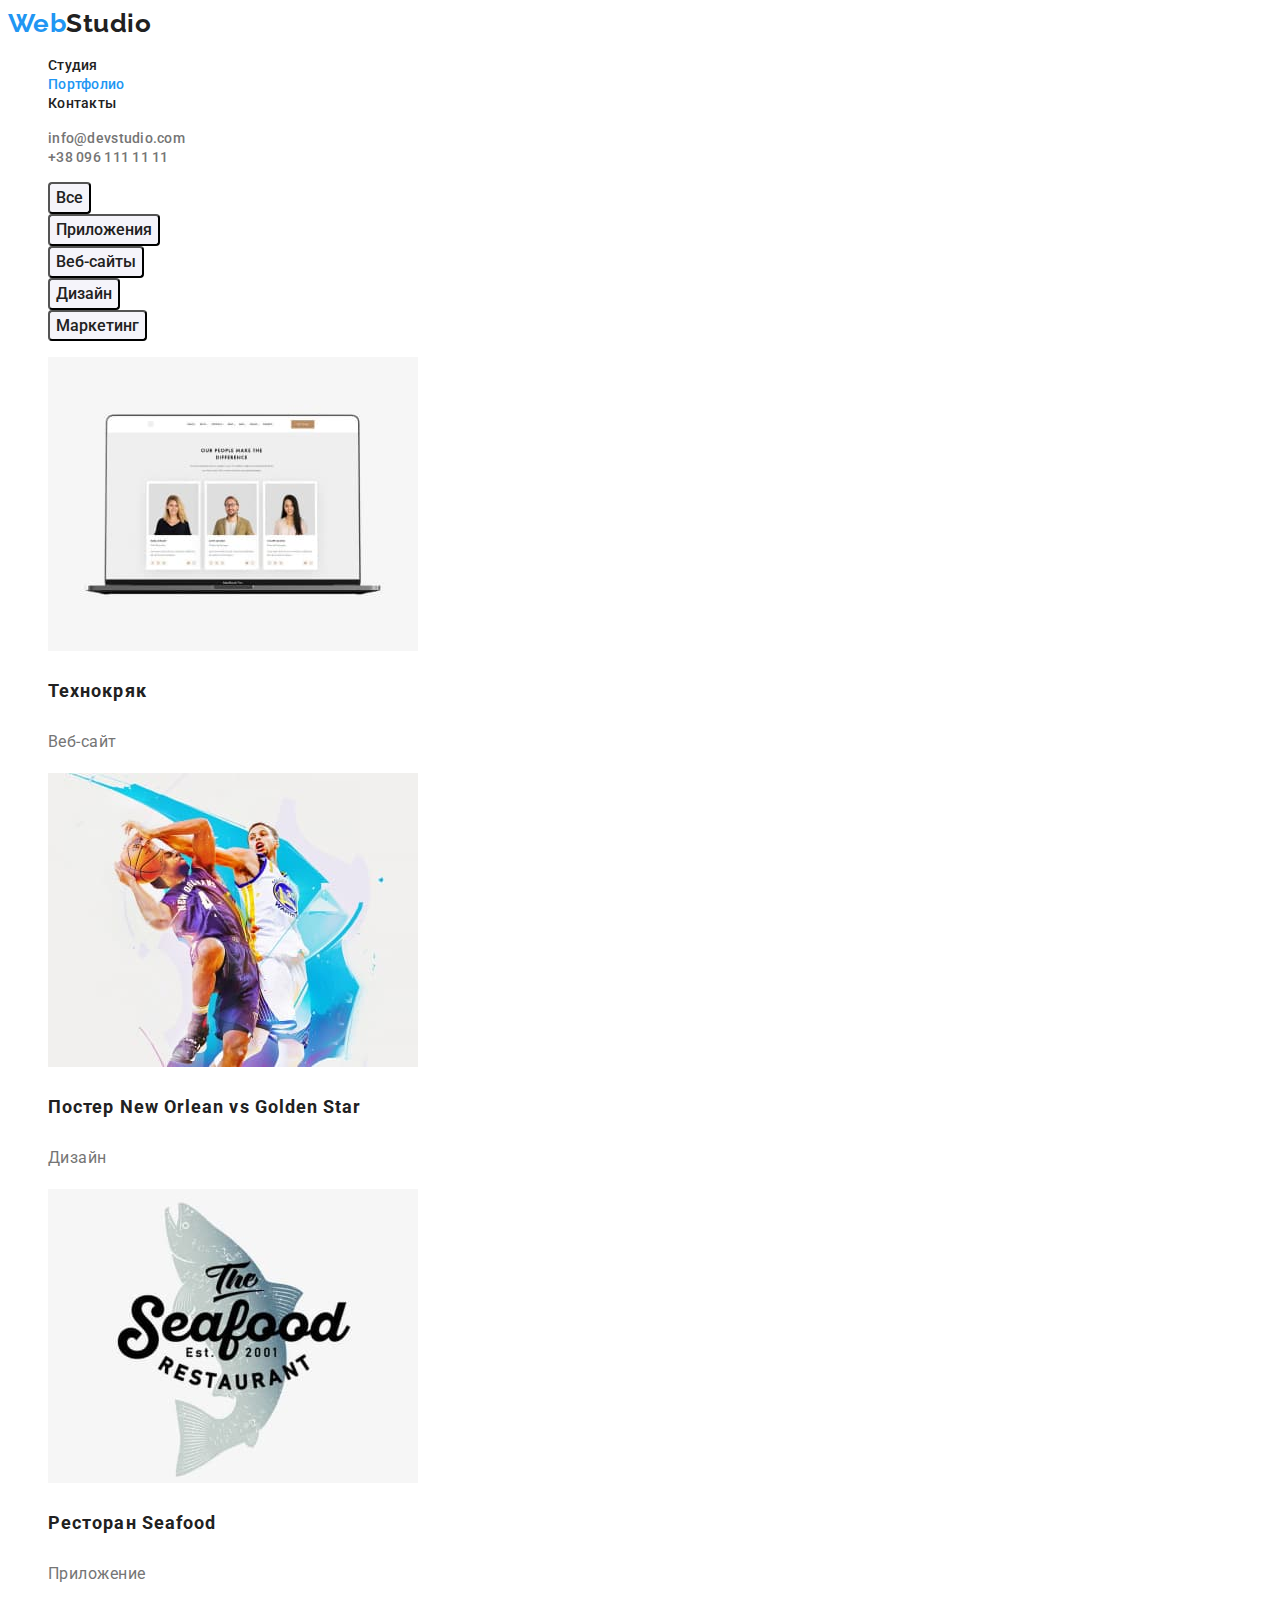
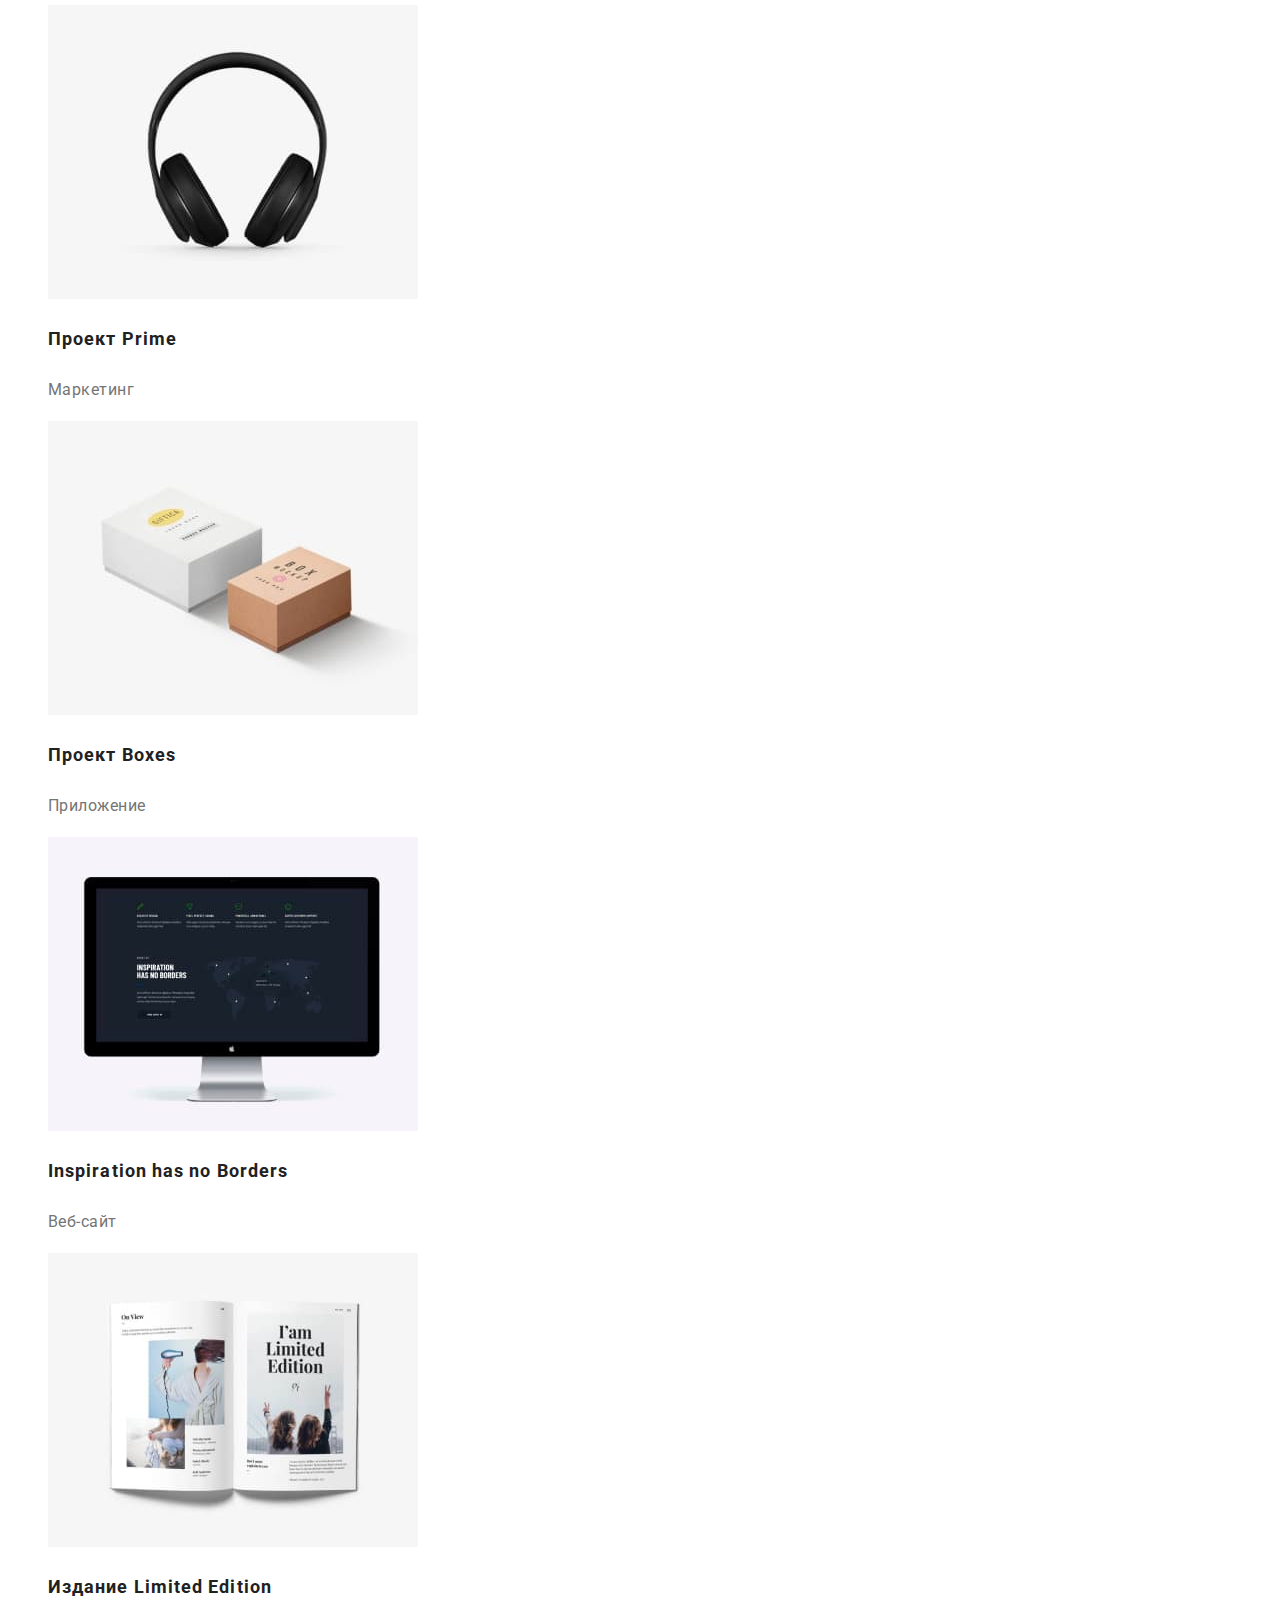
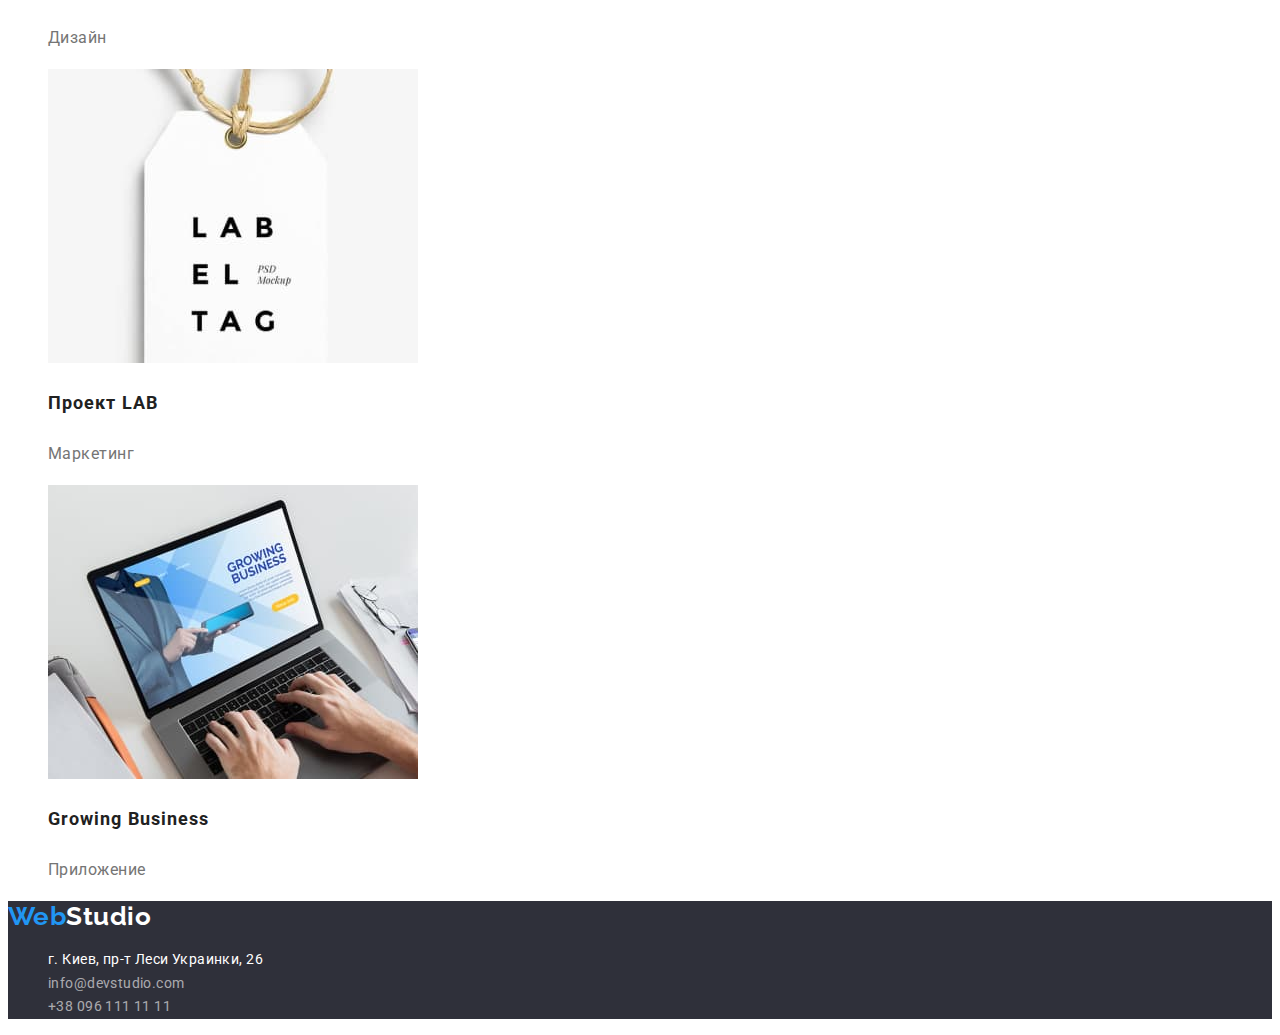
==== portfolio.html @ 09c86808 "Initial commit" ====
<!DOCTYPE html>
<html lang="en">
<head>
    <meta charset="UTF-8">
    <meta http-equiv="X-UA-Compatible" content="IE=edge">
    <meta name="viewport" content="width=device-width, initial-scale=1.0">
    <title>Document</title>
    <link rel="preconnect" href="https://fonts.gstatic.com">
    <link href="https://fonts.googleapis.com/css2?family=Raleway:wght@700&family=Roboto:wght@400;500;700;900&display=swap"
        rel="stylesheet">
     <link rel="stylesheet" href="https://cdnjs.cloudflare.com/ajax/libs/modern-normalize/1.0.0/modern-normalize.min.css"
         integrity="sha512-ISS7cAi1PEhQ8jnbJpJZMd29NlhNj4AWYyLOSp2CE/CsHxTCu+r+t0D2yoJudVrd0/8fTVPUVDzY5Tvli75u/g=="
         crossorigin="anonymous" />
    <link rel="stylesheet" href="./css/style.css">  
</head>
<body>
    <!--=========HEADER========-->
    <header class="header">
        <nav class="navigation">
            <a class="logo" href="index.html">Web<span class="logo2">Studio</span></a>
            <ul class="menu list">
                <li class="menu-item"><a class="menu-link link" href="index.html">Студия</a></li>
                <li class="menu-item"><a class="menu-link link-current " href="portfolio.html">Портфолио</a></li>
                <li class="menu-item"><a class="menu-link link" href="">Контакты</a></li>
            </ul>
        </nav>
        <ul class="menu-contacts list">
            <li class="menu-contacts-list"><a class="menu-contacts-link link"
                    href="mailto:info@devstudio.com">info@devstudio.com</a></li>
            <li class="menu-contacts-list"><a class="menu-contacts-link link" href="tel:+380961111111">+38 096 111 11 11</a>
            </li>
        </ul>
    </header>
    <!--===============Menu=============-->
    <main>
    <section class="menu-portfolio">
        <ul class="menu-portfolio-list list">
            <li class="menu-portfolio-link"><button class="bth-menu" type="button">Все</button></li>
            <li class="menu-portfolio-link"><button class="bth-menu" type="button">Приложения</button></li>
            <li class="menu-portfolio-link"><button class="bth-menu" type="button">Веб-сайты</button></li>
            <li class="menu-portfolio-link"><button class="bth-menu" type="button">Дизайн</button></li>
            <li class="menu-portfolio-link"><button class="bth-menu" type="button">Маркетинг</button></li>
        </ul>
        <!--========Hero===========-->
   
       <ul class="hero-portfolio-list list"                 >
           <li class="hero-portfolio-link">
               <img class="hero-portfolio-img" src="./images/img1.jpg" alt="img1" width="370" height="294">
               <h3 class="title-h3-portfolio">Технокряк</h3>
               <p class="portfolio-description">Веб-сайт</p>    
            </li>
            <li class="hero-portfolio-link">
               <img class="hero-portfolio-img" src="./images/img2.jpg" alt="img2" width="370" height="294">
               <h3 class="title-h3-portfolio">Постер New Orlean vs Golden Star</h3>
               <p class="portfolio-description">Дизайн</p>
            </li>
            <li class="hero-portfolio-link">
               <img class="hero-portfolio-img" src="./images/img3.jpg" alt="img3" width="370" height="294">
               <h3 class="title-h3-portfolio">Ресторан Seafood</h3>
               <p class="portfolio-description">Приложение</p>
            </li>
            <li class="hero-portfolio-link">
                <img class="hero-portfolio-img" src="./images/img4.jpg" alt="img4" width="370" height="294">
                <h3 class="title-h3-portfolio">Проект Prime</h3>
                <p class="portfolio-description">Маркетинг</p>
            </li>
            <li>
                <img class="hero-portfolio-img" src="./images/img5.jpg" alt="img5" width="370" height="294">
                <h3 class="title-h3-portfolio">Проект Boxes</h3>
                <p class="portfolio-description">Приложение</p>
            </li>
            <li>
                <img class="hero-portfolio-img" src="./images/img6.jpg" alt="img6" width="370" height="294">
                <h3 class="title-h3-portfolio">Inspiration has no Borders</h3>
                <p class="portfolio-description">Веб-сайт</p>
            </li>
            <li>
                <img class="hero-portfolio-img" src="./images/img7.jpg" alt="img7" width="370" height="294">
                <h3 class="title-h3-portfolio">Издание Limited Edition</h3>
                <p class="portfolio-description">Дизайн</p>
            </li>
            <li>
                <img class="hero-portfolio-img" src="./images/img8.jpg" alt="img8" width="370" height="294">
                <h3 class="title-h3-portfolio">Проект LAB</h3>
                <p class="portfolio-description">Маркетинг</p>
            </li>
            <li>
                <img class="hero-portfolio-img" src="./images/img9.jpg" alt="img9" width="370" height="294">
                <h3 class="title-h3-portfolio">Growing Business</h3>
                <p class="portfolio-description">Приложение</p>
            </li>
       </ul>
       </section>
        </main>
    <!--=========Footer=======-->
    <footer class="portfolio-footer">
        <a class="footer-logo" href="index.html">Web<span class="footer-logo2">Studio</span></a>
        <address class="footer-address-portfolio">
            <ul class="portfolio-footer-list list">
                <li class="portfolio-footer-item"><a class="portfolio-footer-link-map link" href="https://www.google.com/maps/d/embed?mid=10uSM3H-mIU3GznYo2szRIEphczw"
                    target="_blank" rel="noopener noreferrer">г. Киев, пр-т Леси
                    Украинки, 26</a></li>
                <li class="portfolio-footer-item"><a class="portfolio-footer-link link" href="mailto:info@devstudio.com">info@devstudio.com</a>
                </li>
                <li class="portfolio-footer-item"><a class="portfolio-footer-link link" href="tel:+380961111111">+38 096 111 11 11</a></li>
            </ul>   
        </address>
    </footer>
    </body>
</html>
---- css/style.css ----
.list {
  list-style: none;
}
.link {
  text-decoration: none;
}
body {
  font-family: 'Roboto', sans-serif;
  font-style: normal;
  letter-spacing: 0.03em;
}

:root {
  --accent-color: #2196f3;
  --main-color: #212121;
}
/*========HEADER=======*/
.logo {
  font-family: 'Raleway', sans-serif;
  font-weight: 700;
  font-size: 26px;
  line-height: 1.19;
  text-decoration: none;
  color: var(--accent-color);
}

.logo2 {
  font-family: 'Raleway', sans-serif;
  font-weight: 700;
  font-size: 26px;
  line-height: 1.19;
  text-decoration: none;
  color: var(--main-color);
}

.menu-link {
  font-weight: 500;
  font-size: 14px;
  line-height: 1.14;
  letter-spacing: 0.02em;
  color: var(--main-color);
}
.link-current {
  color: var(--accent-color);
  text-decoration: none;
}
.menu-link:focus,
.menu-link:hover {
  color: var(--accent-color);
}
.menu-contacts-link {
  font-weight: 500;
  font-size: 14px;
  line-height: 1.14;
  letter-spacing: 0.02em;
  color: #757575;
}

.menu-contacts-link:hover,
.menu-contacts-link:focus {
  color: var(--accent-color);
}

/*=========HERO=========*/
.hero {
  background-color: #2f303a;
}

.hero-title {
  font-weight: 900;
  font-size: 44px;
  line-height: 1.36;
  text-align: center;
  letter-spacing: 0.06em;
  text-transform: uppercase;
  color: #ffffff;
}
.modal-bth {
  font-family: 'Roboto', sans-serif;
  font-style: normal;
  font-weight: 700;
  font-size: 16px;
  line-height: 1.87;
  display: flex;
  align-items: center;
  text-align: center;
  letter-spacing: 0.06em;
  background-color: var(--accent-color);
  color: #ffffff;
  cursor: pointer;
}
/*========Our presentaition=======*/
.suptitle {
  font-weight: 700;
  font-size: 14px;
  line-height: 1.14;
  text-transform: uppercase;
  color: var(--main-color);
}

.description {
  font-weight: 400;
  font-size: 14px;
  line-height: 1.71;
  color: #757575;
}
/*========Our work===========*/
.title-h2 {
  font-weight: 700;
  font-size: 36px;
  line-height: 1.16;
  text-align: center;
  color: var(--main-color);
}

.title-h3 {
  font-weight: 500;
  font-size: 16px;
  line-height: 1.9;
  text-align: center;
  color: var(--main-color);
}

.our-team-description {
  font-weight: 400;
  font-size: 16px;
  line-height: 1.9;
  text-align: center;
  color: #757575;
}
/*==========FOOTER=======*/
.footer {
  font-family: 'Roboto', sans-serif;
  background-color: #2f303a;
}
.footer-logo {
  font-family: 'Raleway', sans-serif;
  font-weight: 700;
  font-size: 26px;
  line-height: 1.19;
  text-decoration: none;
  color: var(--accent-color);
}

.footer-logo2 {
  font-family: 'Raleway', sans-serif;
  font-weight: 700;
  font-size: 26px;
  line-height: 1.19;
  text-decoration: none;
  color: #ffffff;
}

.footer-address {
  font-style: normal;
  font-weight: 400;
}

.footer-link-map {
  font-size: 14px;
  line-height: 1.71;
  letter-spacing: 0.03em;
  color: #ffffff;
}

.footer-link {
  font-size: 14px;
  line-height: 1.71;
  letter-spacing: 0.03em;
  color: rgba(255, 255, 255, 0.6);
}

.footer-link:hover,
.footer-link:focus {
  color: var(--accent-color);
}

/*=====PORTFOLIO MENU=======*/
.bth-menu {
  font-family: inherit;
  font-weight: 500;
  font-size: 16px;
  line-height: 1.62;
  text-align: center;
  background: #f5f4fa;
  border-radius: 4px;
  color: var(--main-color);
}
.bth-menu:focus,
.bth-menu:hover {
  background-color: var(--accent-color);
  color: #ffffff;
}
/*========PORTFOLIO HERO=======*/
.title-h3-portfolio {
  font-weight: 700;
  font-size: 18px;
  line-height: 2;
  letter-spacing: 0.06em;
  color: var(--main-color);
}

.portfolio-description {
  font-weight: 400;
  font-size: 16px;
  line-height: 1.87;
  color: #757575;
}

/*=====PORTFOLIO FOOTER======*/

.portfolio-footer {
  background-color: #2f303a;
}
.portfolio-footer-link-map {
  font-family: 'Roboto', sans-serif;
  font-style: normal;
  font-weight: normal;
  font-size: 14px;
  line-height: 1.71;
  letter-spacing: 0.03em;
  color: #ffffff;
}

.portfolio-footer-link {
  font-family: 'Roboto' sans-serif;
  font-style: normal;
  font-weight: normal;
  font-size: 14px;
  line-height: 1.71;
  letter-spacing: 0.03em;
  color: rgba(255, 255, 255, 0.6);
}

/*=========GEOMETRIC========*/
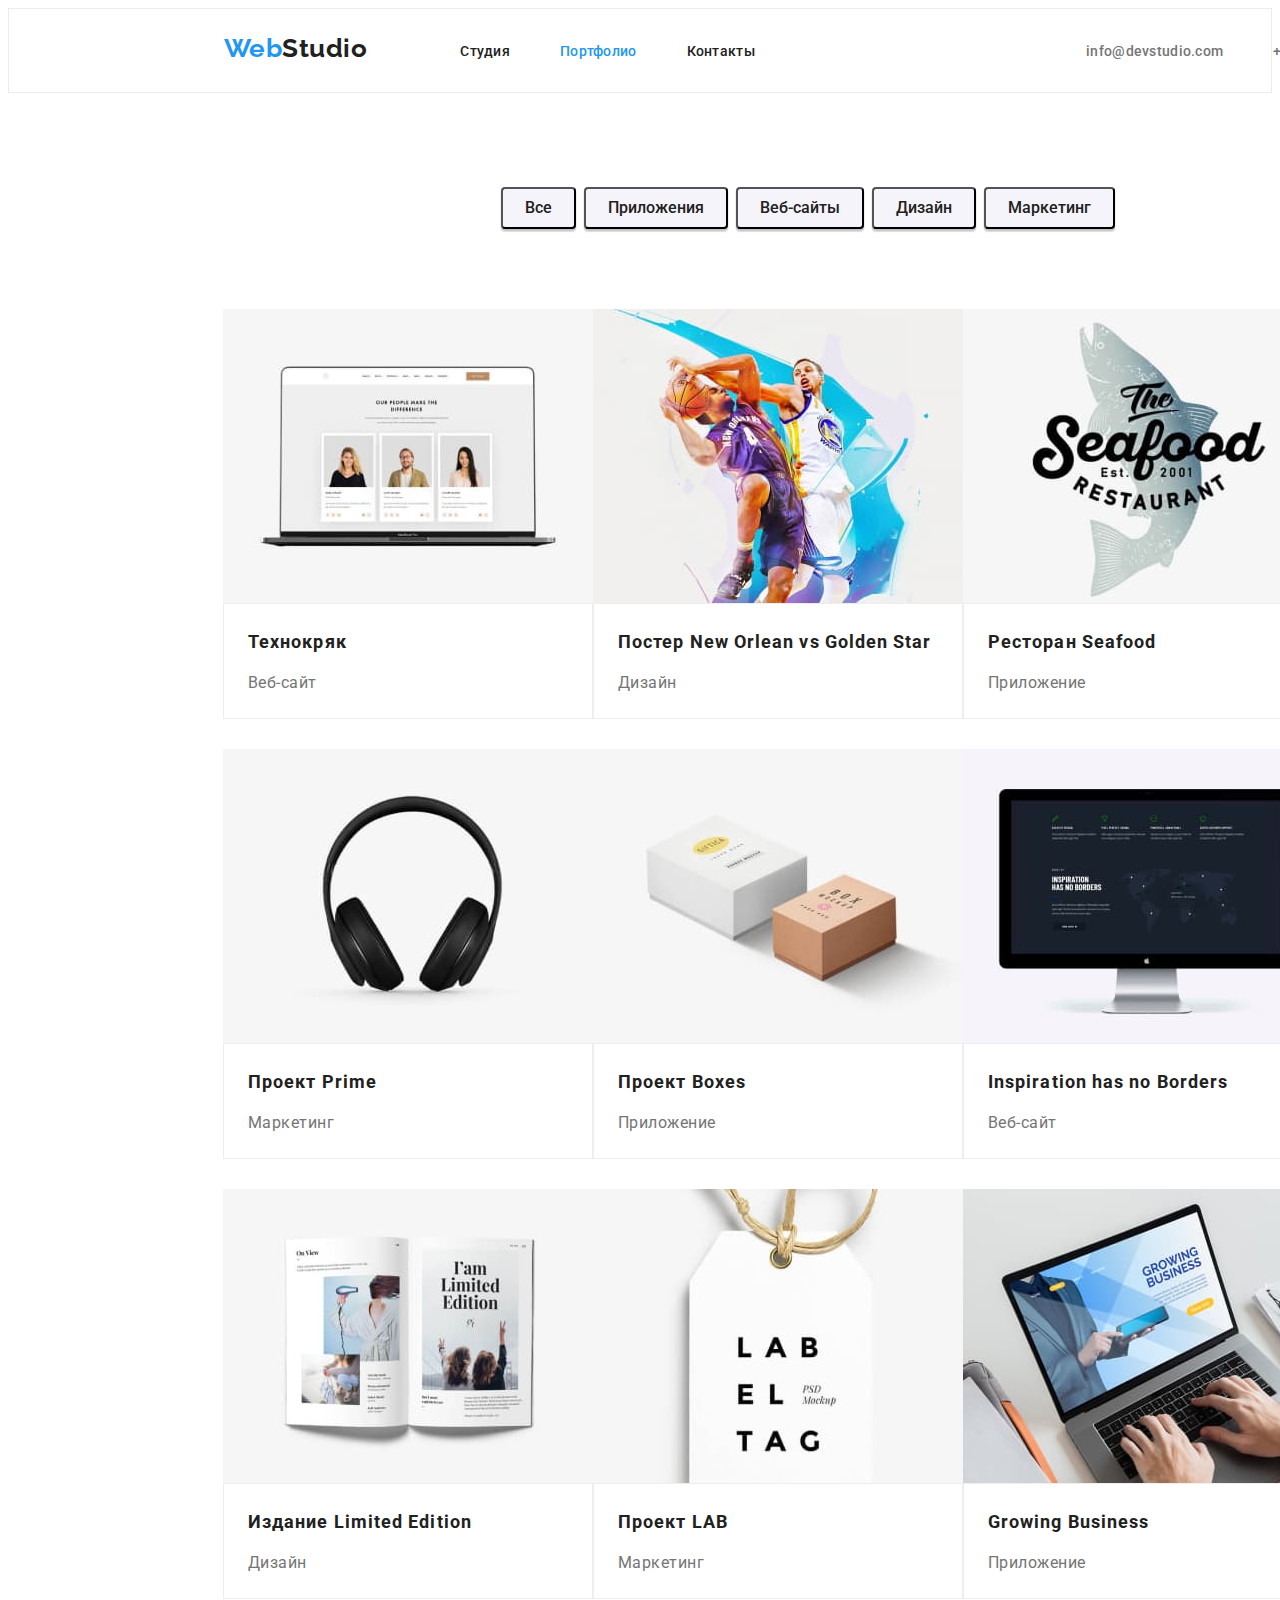
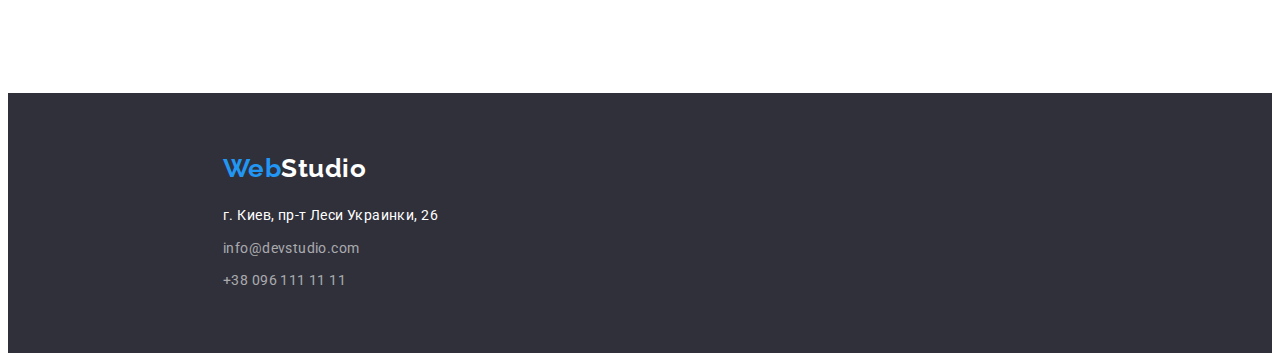
==== commit 6a15ac3f: "check" ====
--- a/portfolio.html
+++ b/portfolio.html
@@ -16,6 +16,7 @@
 <body>
     <!--=========HEADER========-->
     <header class="header">
+        <div class="container">
         <nav class="navigation">
             <a class="logo" href="index.html">Web<span class="logo2">Studio</span></a>
             <ul class="menu list">
@@ -25,15 +26,16 @@
             </ul>
         </nav>
         <ul class="menu-contacts list">
-            <li class="menu-contacts-list"><a class="menu-contacts-link link"
-                    href="mailto:info@devstudio.com">info@devstudio.com</a></li>
+            <li class="menu-contacts-list"><a class="menu-contacts-link link" href="mailto:info@devstudio.com">info@devstudio.com</a></li>
             <li class="menu-contacts-list"><a class="menu-contacts-link link" href="tel:+380961111111">+38 096 111 11 11</a>
             </li>
         </ul>
+        </div>
     </header>
     <!--===============Menu=============-->
     <main>
     <section class="menu-portfolio">
+        <div class="container container-portfolio">
         <ul class="menu-portfolio-list list">
             <li class="menu-portfolio-link"><button class="bth-menu" type="button">Все</button></li>
             <li class="menu-portfolio-link"><button class="bth-menu" type="button">Приложения</button></li>
@@ -43,68 +45,89 @@
         </ul>
         <!--========Hero===========-->
    
-       <ul class="hero-portfolio-list list"                 >
+       <ul class="hero-portfolio-list list">
            <li class="hero-portfolio-link">
                <img class="hero-portfolio-img" src="./images/img1.jpg" alt="img1" width="370" height="294">
+               <div class="portfolio-card">
                <h3 class="title-h3-portfolio">Технокряк</h3>
-               <p class="portfolio-description">Веб-сайт</p>    
+               <p class="portfolio-description">Веб-сайт</p> 
+            </div>
             </li>
             <li class="hero-portfolio-link">
                <img class="hero-portfolio-img" src="./images/img2.jpg" alt="img2" width="370" height="294">
+               <div class="portfolio-card">
                <h3 class="title-h3-portfolio">Постер New Orlean vs Golden Star</h3>
                <p class="portfolio-description">Дизайн</p>
+               </div>
             </li>
             <li class="hero-portfolio-link">
                <img class="hero-portfolio-img" src="./images/img3.jpg" alt="img3" width="370" height="294">
+               <div class="portfolio-card">
                <h3 class="title-h3-portfolio">Ресторан Seafood</h3>
                <p class="portfolio-description">Приложение</p>
+               </div>
             </li>
             <li class="hero-portfolio-link">
                 <img class="hero-portfolio-img" src="./images/img4.jpg" alt="img4" width="370" height="294">
+                <div class="portfolio-card">
                 <h3 class="title-h3-portfolio">Проект Prime</h3>
                 <p class="portfolio-description">Маркетинг</p>
+                </div>
             </li>
-            <li>
+            <li class="hero-portfolio-link">
                 <img class="hero-portfolio-img" src="./images/img5.jpg" alt="img5" width="370" height="294">
+                <div class="portfolio-card">
                 <h3 class="title-h3-portfolio">Проект Boxes</h3>
                 <p class="portfolio-description">Приложение</p>
+                </div>
             </li>
-            <li>
+            <li class="hero-portfolio-link">
                 <img class="hero-portfolio-img" src="./images/img6.jpg" alt="img6" width="370" height="294">
+                <div class="portfolio-card">
                 <h3 class="title-h3-portfolio">Inspiration has no Borders</h3>
                 <p class="portfolio-description">Веб-сайт</p>
+                </div>
             </li>
-            <li>
+            <li class="hero-portfolio-link">
                 <img class="hero-portfolio-img" src="./images/img7.jpg" alt="img7" width="370" height="294">
+                <div class="portfolio-card">
                 <h3 class="title-h3-portfolio">Издание Limited Edition</h3>
                 <p class="portfolio-description">Дизайн</p>
+                </div>
             </li>
-            <li>
+            <li class="hero-portfolio-link">
                 <img class="hero-portfolio-img" src="./images/img8.jpg" alt="img8" width="370" height="294">
+                <div class="portfolio-card">
                 <h3 class="title-h3-portfolio">Проект LAB</h3>
                 <p class="portfolio-description">Маркетинг</p>
+                </div>
             </li>
-            <li>
+            <li class="hero-portfolio-link">
                 <img class="hero-portfolio-img" src="./images/img9.jpg" alt="img9" width="370" height="294">
+                <div class="portfolio-card">
                 <h3 class="title-h3-portfolio">Growing Business</h3>
                 <p class="portfolio-description">Приложение</p>
+                </div>
             </li>
        </ul>
+    </div>
        </section>
         </main>
     <!--=========Footer=======-->
     <footer class="portfolio-footer">
+        <div class="container container-footer">
         <a class="footer-logo" href="index.html">Web<span class="footer-logo2">Studio</span></a>
-        <address class="footer-address-portfolio">
-            <ul class="portfolio-footer-list list">
-                <li class="portfolio-footer-item"><a class="portfolio-footer-link-map link" href="https://www.google.com/maps/d/embed?mid=10uSM3H-mIU3GznYo2szRIEphczw"
+        <address class="footer-address-portfolio footer-address">
+            <ul class="portfolio-footer-list list footer-list">
+                <li class="portfolio-footer-item footer-item"><a class="portfolio-footer-link-map link footer-link-map" href="https://www.google.com/maps/d/embed?mid=10uSM3H-mIU3GznYo2szRIEphczw"
                     target="_blank" rel="noopener noreferrer">г. Киев, пр-т Леси
                     Украинки, 26</a></li>
-                <li class="portfolio-footer-item"><a class="portfolio-footer-link link" href="mailto:info@devstudio.com">info@devstudio.com</a>
+                <li class="portfolio-footer-item footer-item"><a class="portfolio-footer-link link footer-link" href="mailto:info@devstudio.com">info@devstudio.com</a>
                 </li>
-                <li class="portfolio-footer-item"><a class="portfolio-footer-link link" href="tel:+380961111111">+38 096 111 11 11</a></li>
+                <li class="portfolio-footer-item footer-item"><a class="portfolio-footer-link link footer-link" href="tel:+380961111111">+38 096 111 11 11</a></li>
             </ul>   
         </address>
+        </div>
     </footer>
-    </body>
+</body>
 </html>--- a/css/style.css
+++ b/css/style.css
@@ -14,7 +14,46 @@
   --accent-color: #2196f3;
   --main-color: #212121;
 }
+/*=========GEOMETRIC========*/
+h1,
+h2,
+h3,
+h4,
+h5,
+h6,
+p {
+  margin-top: 0;
+  margin-bottom: 0;
+}
+
+ul,
+ol {
+  margin-top: 0;
+  margin-bottom: 0;
+  padding-left: 0;
+}
+
+.list {
+  list-style: none;
+}
+
+.link {
+  text-decoration: none;
+}
+
+img {
+  display: block;
+}
 /*========HEADER=======*/
+.header {
+  border: 1px solid #ececec;
+}
+
+.container {
+  display: flex;
+  width: 1170px;
+  margin: 0px 215px;
+}
 .logo {
   font-family: 'Raleway', sans-serif;
   font-weight: 700;
@@ -22,6 +61,9 @@
   line-height: 1.19;
   text-decoration: none;
   color: var(--accent-color);
+
+  padding-top: 24px;
+  padding-bottom: 25px;
 }
 
 .logo2 {
@@ -61,12 +103,46 @@
   color: var(--accent-color);
 }
 
+.navigation {
+  display: flex;
+}
+
+.menu {
+  display: flex;
+  margin-left: 93px;
+  margin-top: 32px;
+  margin-bottom: 32px;
+}
+.menu .menu-item:not(:last-child) {
+  margin-right: 50px;
+}
+
+.menu-contacts {
+  display: flex;
+  margin-left: auto;
+  margin-top: 32px;
+  margin-bottom: 32px;
+}
+.menu-contacts .menu-contacts-list:last-child {
+  margin-left: 50px;
+}
 /*=========HERO=========*/
 .hero {
+  margin-top: 0px;
+  width: 1600px;
+  height: 600px;
+  display: block;
   background-color: #2f303a;
+  text-align: center;
 }
 
 .hero-title {
+  display: flex;
+  padding-top: 200px;
+  margin-left: 452px;
+  margin-right: 452px;
+  margin-bottom: 30px;
+
   font-weight: 900;
   font-size: 44px;
   line-height: 1.36;
@@ -76,21 +152,32 @@
   color: #ffffff;
 }
 .modal-bth {
+  text-align: center;
+  padding: 10px 32px;
+
   font-family: 'Roboto', sans-serif;
   font-style: normal;
   font-weight: 700;
   font-size: 16px;
   line-height: 1.87;
-  display: flex;
-  align-items: center;
-  text-align: center;
   letter-spacing: 0.06em;
   background-color: var(--accent-color);
+  border-radius: 4px;
   color: #ffffff;
   cursor: pointer;
 }
+
 /*========Our presentaition=======*/
+.about-us-list {
+  display: flex;
+  margin-top: 94px;
+}
+.about-us-list .about-us-item:not(last-child) {
+  margin-right: 30px;
+}
 .suptitle {
+  margin-bottom: 10px;
+
   font-weight: 700;
   font-size: 14px;
   line-height: 1.14;
@@ -105,7 +192,13 @@
   color: #757575;
 }
 /*========Our work===========*/
+.container-work {
+  display: block;
+}
 .title-h2 {
+  margin-top: 94px;
+  margin-bottom: 50px;
+
   font-weight: 700;
   font-size: 36px;
   line-height: 1.16;
@@ -113,7 +206,39 @@
   color: var(--main-color);
 }
 
+.our-work-list {
+  display: flex;
+}
+.our-work-item {
+  margin-right: 30px;
+}
+/*=========OUR-TEAM======*/
+.our-team {
+  background-color: #f5f4fa;
+}
+.container-team {
+  display: block;
+  padding-top: 94px;
+  padding-bottom: 94px;
+}
+.title-h2-team {
+  padding-top: 94px;
+  margin-bottom: 50px;
+
+  font-weight: 700;
+  font-size: 36px;
+  line-height: 1.16;
+  text-align: center;
+  color: var(--main-color);
+}
+
+.our-team-list {
+  display: flex;
+  justify-content: space-between;
+}
 .title-h3 {
+  padding-top: 30px;
+
   font-weight: 500;
   font-size: 16px;
   line-height: 1.9;
@@ -122,18 +247,33 @@
 }
 
 .our-team-description {
+  margin-top: 10px;
+
   font-weight: 400;
   font-size: 16px;
   line-height: 1.9;
   text-align: center;
   color: #757575;
 }
+
+.card-team {
+  box-shadow: 0px 1px 3px rgba(0, 0, 0, 0.12), 0px 1px 1px rgba(0, 0, 0, 0.14),
+    0px 2px 1px rgba(0, 0, 0, 0.2);
+  border-radius: 0px 0px 4px 4px;
+}
 /*==========FOOTER=======*/
+.container-footer {
+  display: block;
+}
 .footer {
   font-family: 'Roboto', sans-serif;
   background-color: #2f303a;
 }
 .footer-logo {
+  display: block;
+  padding-top: 60px;
+  margin-right: auto;
+
   font-family: 'Raleway', sans-serif;
   font-weight: 700;
   font-size: 26px;
@@ -152,10 +292,16 @@
 }
 
 .footer-address {
+  margin-top: 20px;
+  padding-bottom: 60px;
+
   font-style: normal;
   font-weight: 400;
 }
 
+.footer-list .footer-item:not(:last-child) {
+  margin-bottom: 9px;
+}
 .footer-link-map {
   font-size: 14px;
   line-height: 1.71;
@@ -176,7 +322,21 @@
 }
 
 /*=====PORTFOLIO MENU=======*/
+.container-portfolio {
+  display: block;
+  padding-top: 94px;
+}
+.menu-portfolio-list {
+  display: flex;
+  justify-content: center;
+}
+.menu-portfolio-list .menu-portfolio-link:not(:last-child) {
+  margin-right: 8px;
+}
+
 .bth-menu {
+  padding: 6px 22px;
+
   font-family: inherit;
   font-weight: 500;
   font-size: 16px;
@@ -185,6 +345,10 @@
   background: #f5f4fa;
   border-radius: 4px;
   color: var(--main-color);
+
+  box-shadow: 0px 3px 1px rgba(0, 0, 0, 0.1), 0px 1px 2px rgba(0, 0, 0, 0.08),
+    0px 2px 2px rgba(0, 0, 0, 0.12);
+  border-radius: 4px;
 }
 .bth-menu:focus,
 .bth-menu:hover {
@@ -192,7 +356,35 @@
   color: #ffffff;
 }
 /*========PORTFOLIO HERO=======*/
+.hero-portfolio-list {
+  display: flex;
+  flex-wrap: wrap;
+  margin-top: 50px;
+}
+
+.hero-portfolio-link {
+  flex-basis: calc((100%-90) / 3);
+  margin-top: 30px;
+}
+.hero-portfolio-list:nth-child(3n) {
+  margin-right: 0px;
+}
+
+.portfolio-card {
+  display: block;
+  width: 370px;
+  background: #ffffff;
+  border: 1px solid #eeeeee;
+  box-sizing: border-box;
+}
+.portfolio-card:nth-child(3n) {
+  margin-right: 0px;
+}
+
 .title-h3-portfolio {
+  margin-top: 20px;
+  margin-left: 24px;
+
   font-weight: 700;
   font-size: 18px;
   line-height: 2;
@@ -201,6 +393,10 @@
 }
 
 .portfolio-description {
+  margin-top: 8px;
+  margin-left: 24px;
+  margin-bottom: 20px;
+
   font-weight: 400;
   font-size: 16px;
   line-height: 1.87;
@@ -210,6 +406,8 @@
 /*=====PORTFOLIO FOOTER======*/
 
 .portfolio-footer {
+  margin-top: 94px;
+
   background-color: #2f303a;
 }
 .portfolio-footer-link-map {
@@ -223,7 +421,6 @@
 }
 
 .portfolio-footer-link {
-  font-family: 'Roboto' sans-serif;
   font-style: normal;
   font-weight: normal;
   font-size: 14px;
@@ -231,5 +428,3 @@
   letter-spacing: 0.03em;
   color: rgba(255, 255, 255, 0.6);
 }
-
-/*=========GEOMETRIC========*/
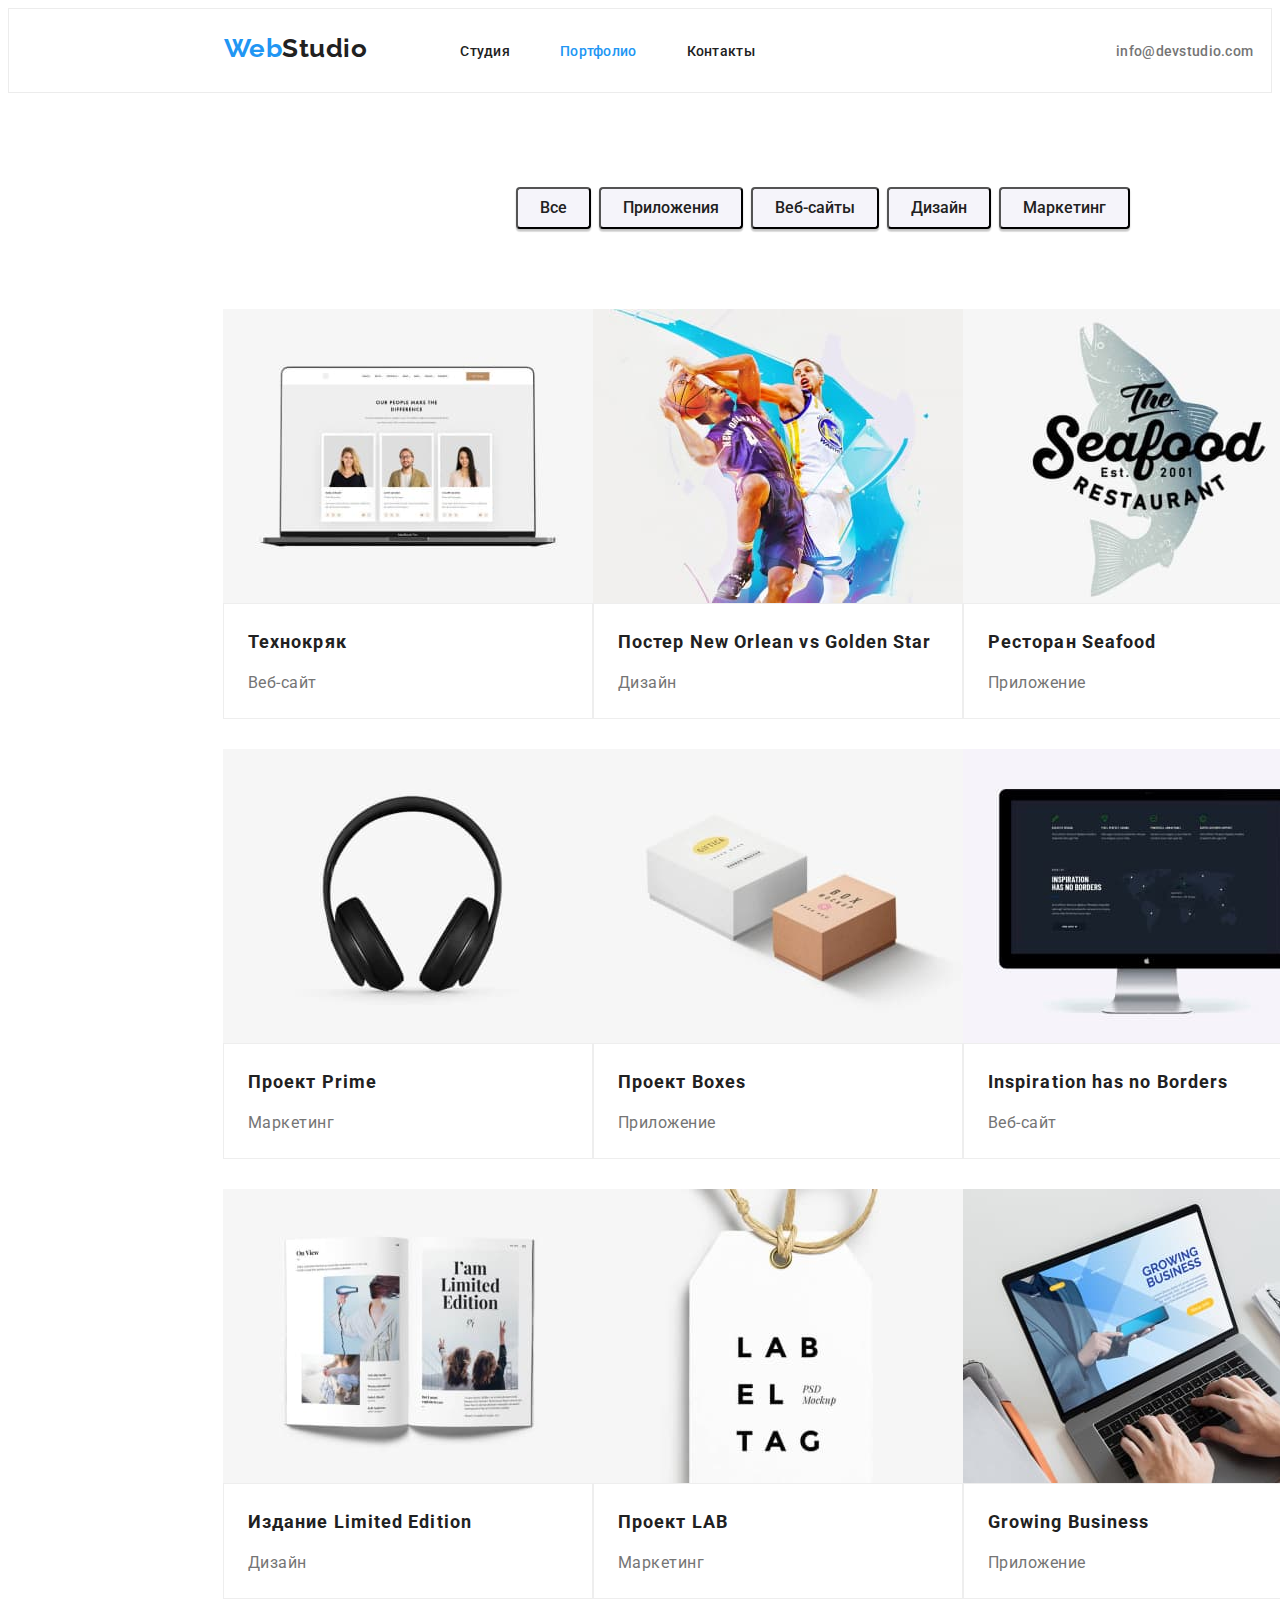
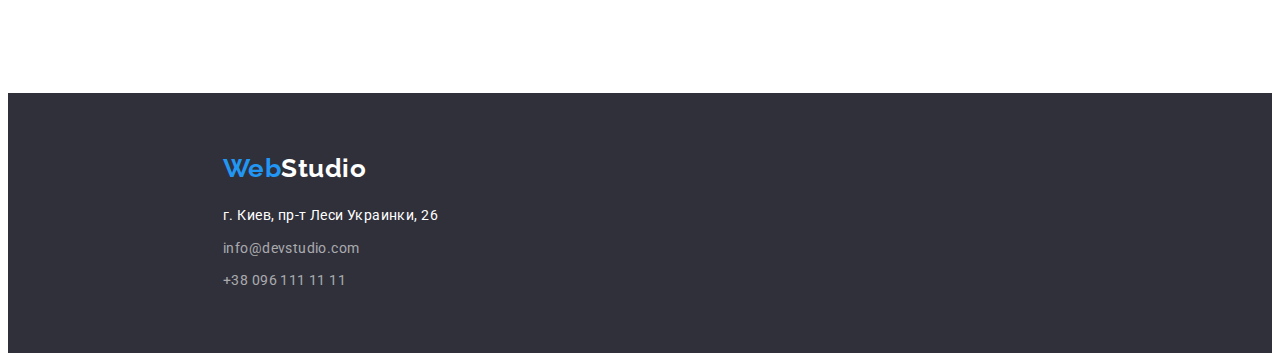
==== commit fb9ef2b7: "section" ====
--- a/portfolio.html
+++ b/portfolio.html
@@ -16,7 +16,7 @@
 <body>
     <!--=========HEADER========-->
     <header class="header">
-        <div class="container">
+        <div class="section">
         <nav class="navigation">
             <a class="logo" href="index.html">Web<span class="logo2">Studio</span></a>
             <ul class="menu list">
@@ -35,7 +35,7 @@
     <!--===============Menu=============-->
     <main>
     <section class="menu-portfolio">
-        <div class="container container-portfolio">
+        <div class="section container-portfolio">
         <ul class="menu-portfolio-list list">
             <li class="menu-portfolio-link"><button class="bth-menu" type="button">Все</button></li>
             <li class="menu-portfolio-link"><button class="bth-menu" type="button">Приложения</button></li>
@@ -115,7 +115,7 @@
         </main>
     <!--=========Footer=======-->
     <footer class="portfolio-footer">
-        <div class="container container-footer">
+        <div class="section container-footer">
         <a class="footer-logo" href="index.html">Web<span class="footer-logo2">Studio</span></a>
         <address class="footer-address-portfolio footer-address">
             <ul class="portfolio-footer-list list footer-list">
--- a/css/style.css
+++ b/css/style.css
@@ -49,9 +49,9 @@
   border: 1px solid #ececec;
 }
 
-.container {
-  display: flex;
-  width: 1170px;
+.section {
+  display: flex;
+  width: 1200px;
   margin: 0px 215px;
 }
 .logo {
@@ -222,7 +222,6 @@
   padding-bottom: 94px;
 }
 .title-h2-team {
-  padding-top: 94px;
   margin-bottom: 50px;
 
   font-weight: 700;
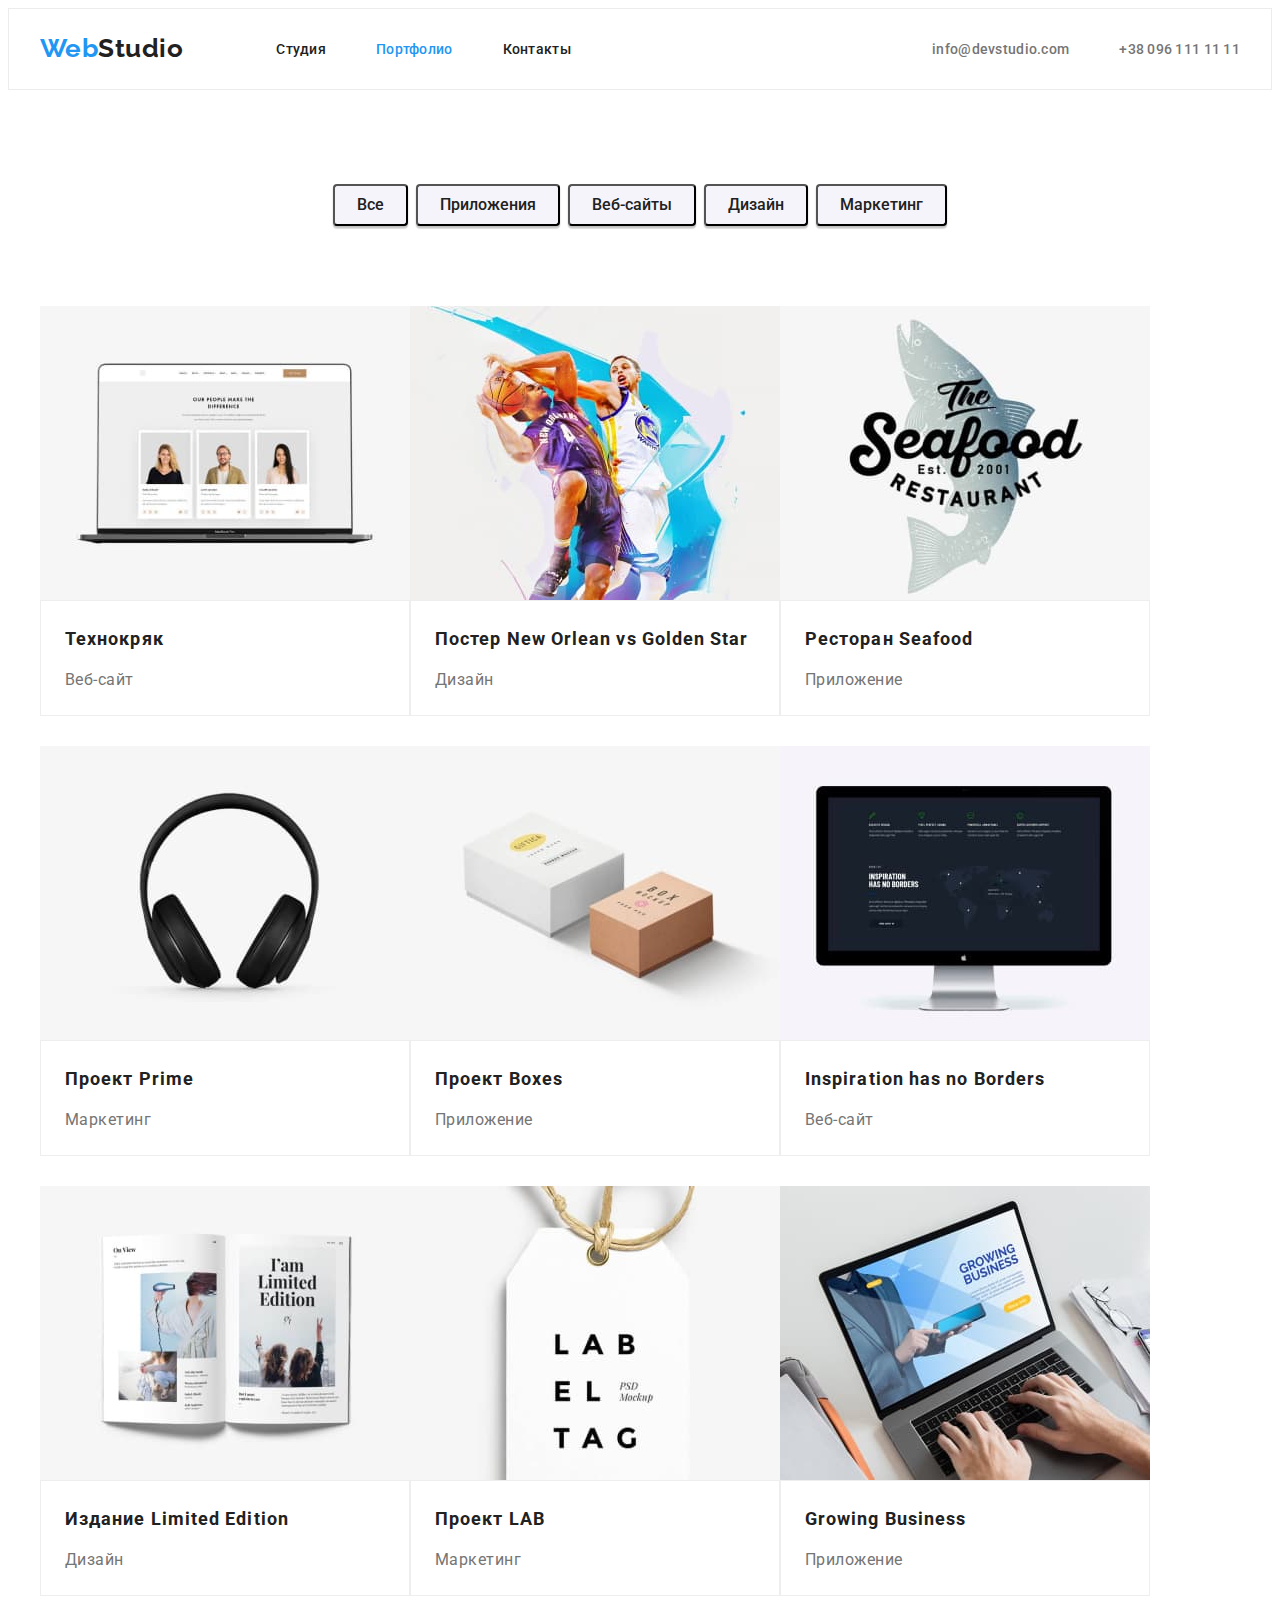
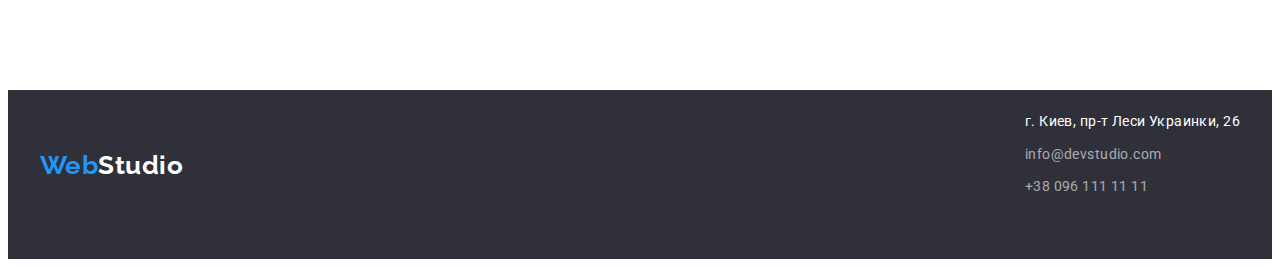
==== commit 6529241c: "Исправления" ====
--- a/portfolio.html
+++ b/portfolio.html
@@ -16,7 +16,7 @@
 <body>
     <!--=========HEADER========-->
     <header class="header">
-        <div class="section">
+        <div class="container">
         <nav class="navigation">
             <a class="logo" href="index.html">Web<span class="logo2">Studio</span></a>
             <ul class="menu list">
@@ -35,7 +35,7 @@
     <!--===============Menu=============-->
     <main>
     <section class="menu-portfolio">
-        <div class="section container-portfolio">
+        <div class="container">
         <ul class="menu-portfolio-list list">
             <li class="menu-portfolio-link"><button class="bth-menu" type="button">Все</button></li>
             <li class="menu-portfolio-link"><button class="bth-menu" type="button">Приложения</button></li>
--- a/css/style.css
+++ b/css/style.css
@@ -52,7 +52,18 @@
 .section {
   display: flex;
   width: 1200px;
-  margin: 0px 215px;
+  margin: 0px auto;
+}
+
+.container {
+  width: 1200px;
+  padding: 0px 15px;
+  margin: 0px auto;
+  align-items: center;
+}
+
+.header .container {
+  display: flex;
 }
 .logo {
   font-family: 'Raleway', sans-serif;
@@ -105,13 +116,12 @@
 
 .navigation {
   display: flex;
+  align-items: center;
 }
 
 .menu {
   display: flex;
   margin-left: 93px;
-  margin-top: 32px;
-  margin-bottom: 32px;
 }
 .menu .menu-item:not(:last-child) {
   margin-right: 50px;
@@ -120,28 +130,23 @@
 .menu-contacts {
   display: flex;
   margin-left: auto;
-  margin-top: 32px;
-  margin-bottom: 32px;
+  align-items: center;
 }
 .menu-contacts .menu-contacts-list:last-child {
   margin-left: 50px;
 }
 /*=========HERO=========*/
 .hero {
-  margin-top: 0px;
   width: 1600px;
-  height: 600px;
-  display: block;
   background-color: #2f303a;
   text-align: center;
+  padding: 200px 0px;
 }
 
 .hero-title {
-  display: flex;
-  padding-top: 200px;
-  margin-left: 452px;
-  margin-right: 452px;
+  margin: 0px auto;
   margin-bottom: 30px;
+  max-width: 696px;
 
   font-weight: 900;
   font-size: 44px;
@@ -168,9 +173,11 @@
 }
 
 /*========Our presentaition=======*/
+.about-us {
+  padding-top: 94px;
+}
 .about-us-list {
   display: flex;
-  margin-top: 94px;
 }
 .about-us-list .about-us-item:not(last-child) {
   margin-right: 30px;
@@ -192,11 +199,10 @@
   color: #757575;
 }
 /*========Our work===========*/
-.container-work {
-  display: block;
+.our-work {
+  padding-top: 94px;
 }
 .title-h2 {
-  margin-top: 94px;
   margin-bottom: 50px;
 
   font-weight: 700;
@@ -209,18 +215,16 @@
 .our-work-list {
   display: flex;
 }
-.our-work-item {
+.our-work-item:not(:last-child) {
   margin-right: 30px;
 }
 /*=========OUR-TEAM======*/
 .our-team {
   background-color: #f5f4fa;
-}
-.container-team {
-  display: block;
   padding-top: 94px;
   padding-bottom: 94px;
 }
+
 .title-h2-team {
   margin-bottom: 50px;
 
@@ -233,7 +237,9 @@
 
 .our-team-list {
   display: flex;
-  justify-content: space-between;
+}
+.our-team-item:not(:last-child) {
+  margin-right: 30px;
 }
 .title-h3 {
   padding-top: 30px;
@@ -261,9 +267,7 @@
   border-radius: 0px 0px 4px 4px;
 }
 /*==========FOOTER=======*/
-.container-footer {
-  display: block;
-}
+
 .footer {
   font-family: 'Roboto', sans-serif;
   background-color: #2f303a;
@@ -321,7 +325,7 @@
 }
 
 /*=====PORTFOLIO MENU=======*/
-.container-portfolio {
+.menu-portfolio {
   display: block;
   padding-top: 94px;
 }
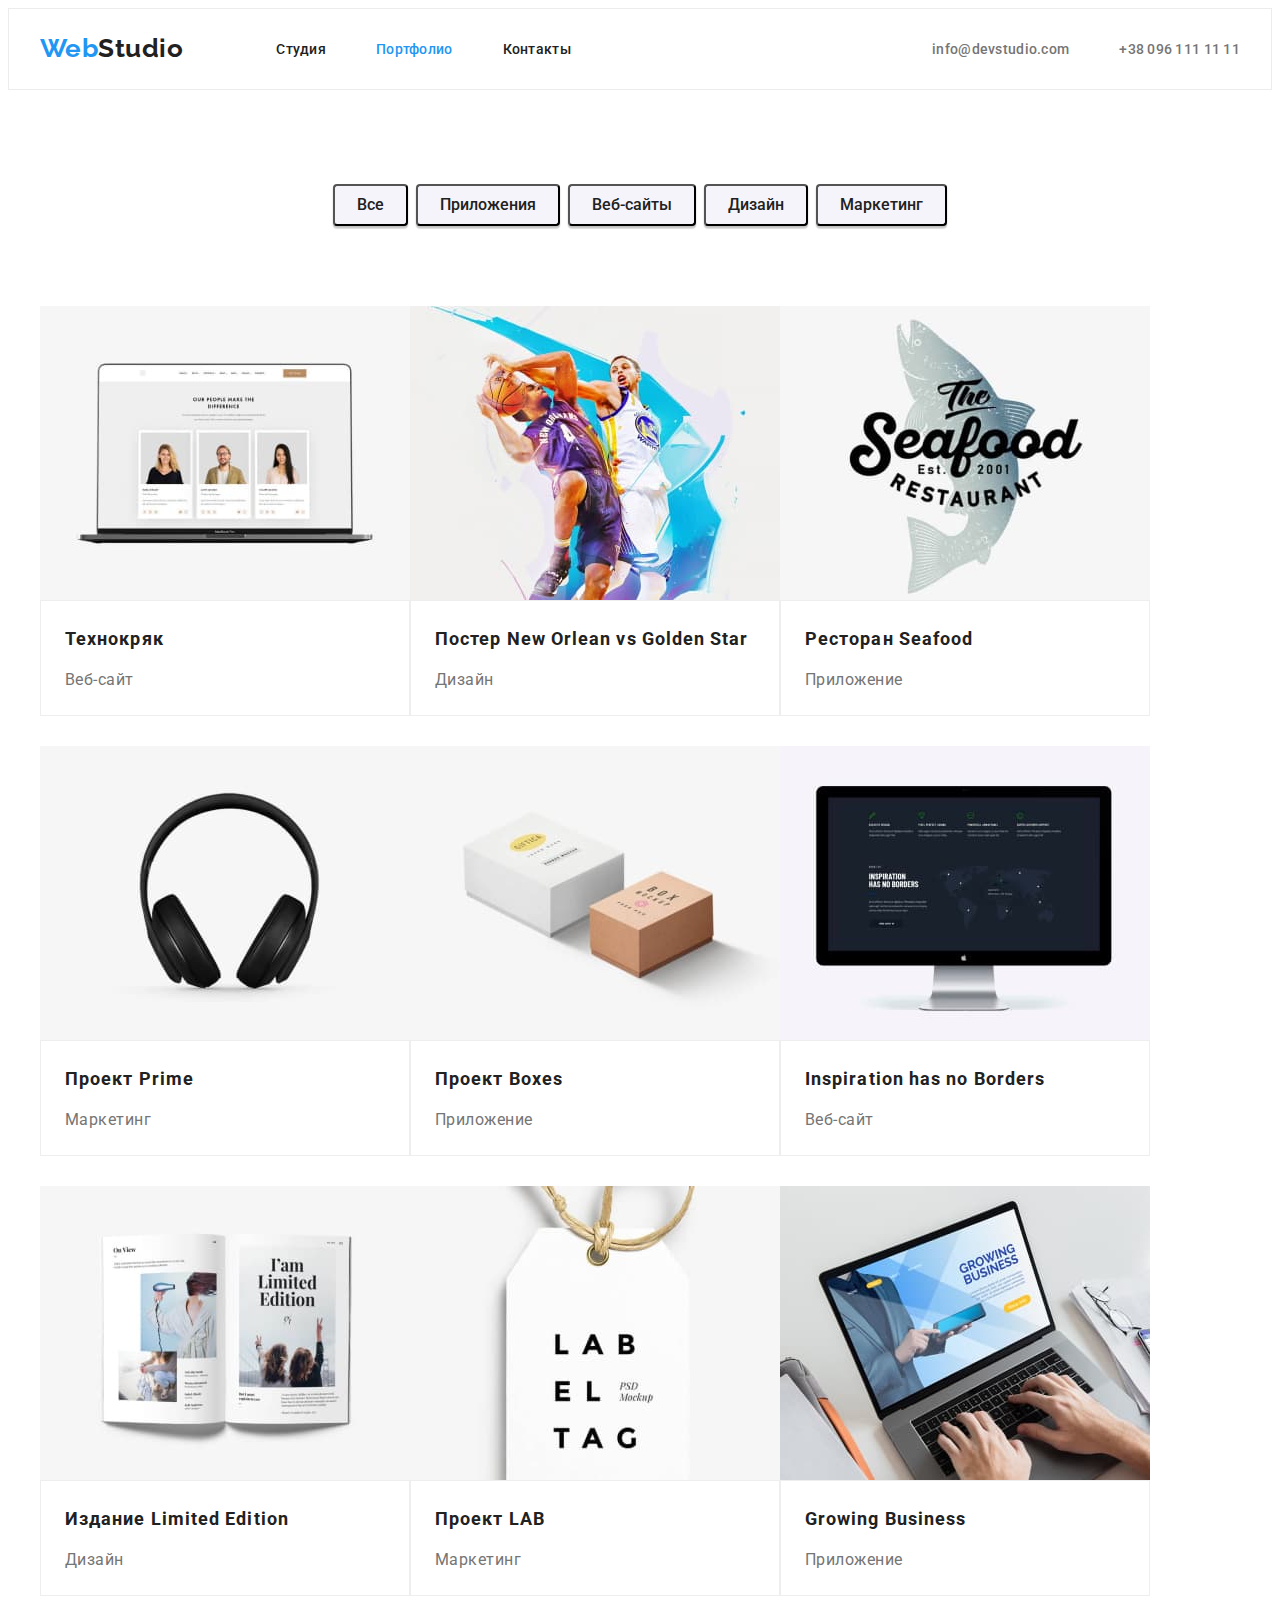
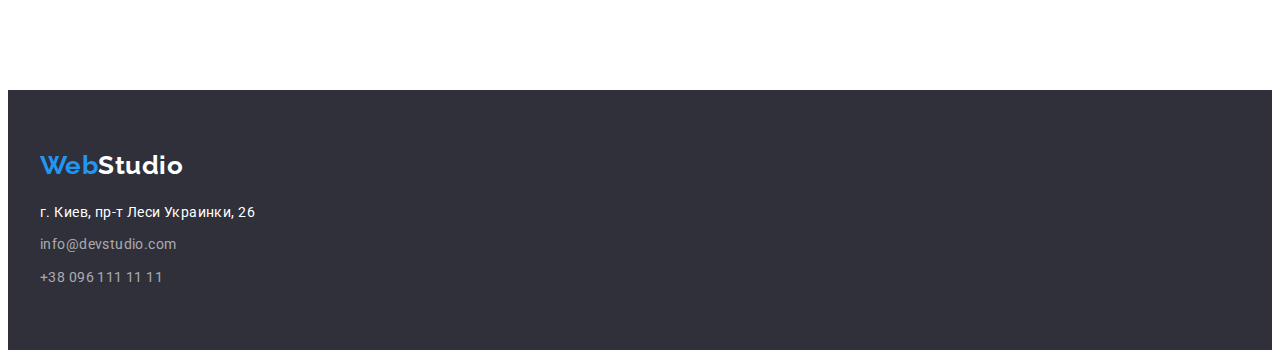
==== commit 88266ae6: "Исправления" ====
--- a/portfolio.html
+++ b/portfolio.html
@@ -115,7 +115,7 @@
         </main>
     <!--=========Footer=======-->
     <footer class="portfolio-footer">
-        <div class="section container-footer">
+        <div class="container">
         <a class="footer-logo" href="index.html">Web<span class="footer-logo2">Studio</span></a>
         <address class="footer-address-portfolio footer-address">
             <ul class="portfolio-footer-list list footer-list">
--- a/css/style.css
+++ b/css/style.css
@@ -328,6 +328,7 @@
 .menu-portfolio {
   display: block;
   padding-top: 94px;
+  padding-bottom: 94px;
 }
 .menu-portfolio-list {
   display: flex;
@@ -409,8 +410,6 @@
 /*=====PORTFOLIO FOOTER======*/
 
 .portfolio-footer {
-  margin-top: 94px;
-
   background-color: #2f303a;
 }
 .portfolio-footer-link-map {
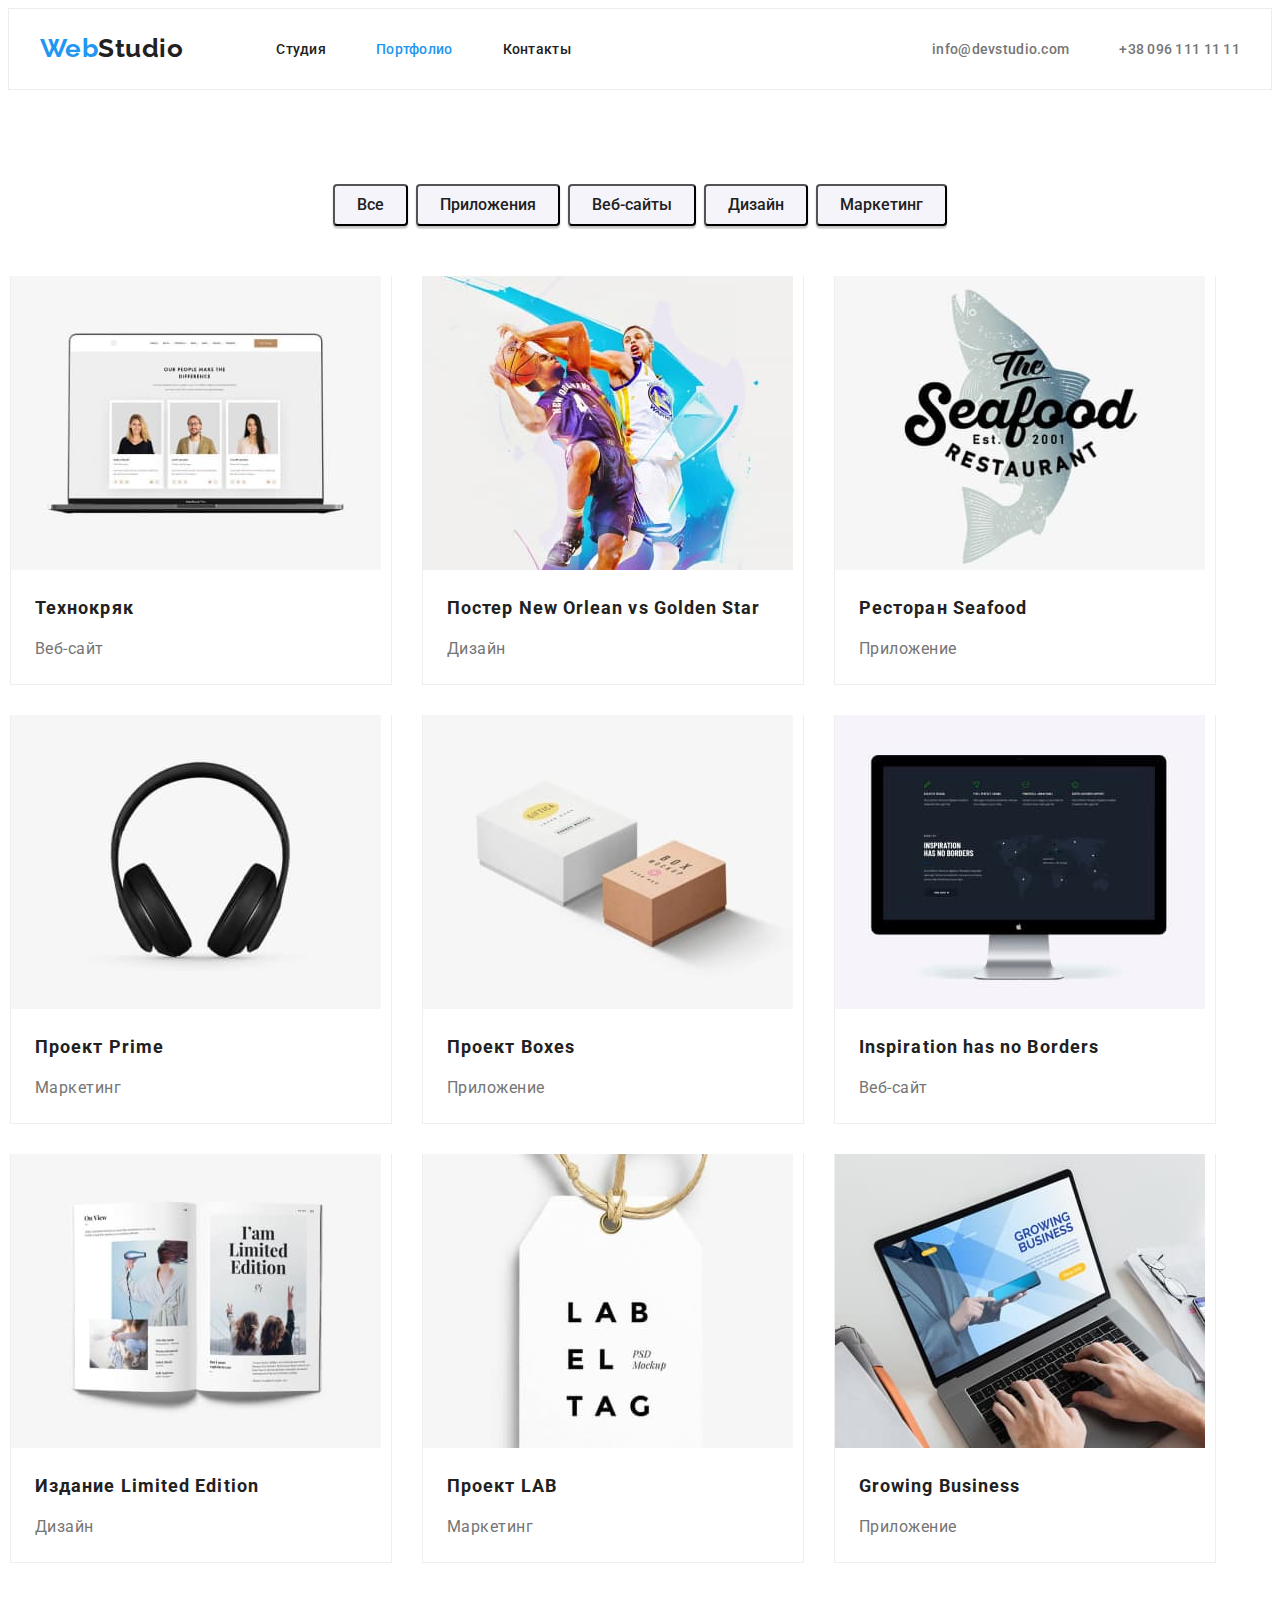
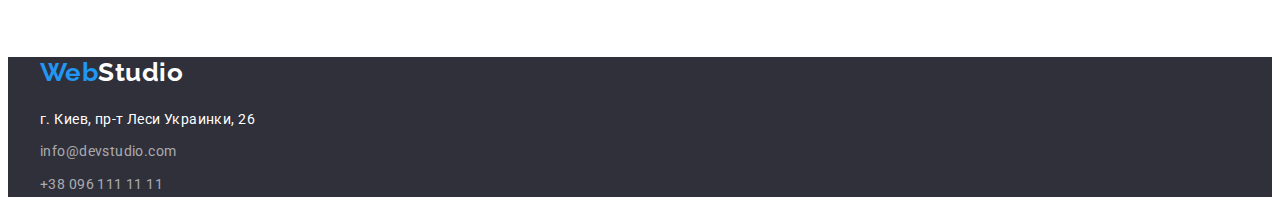
==== commit 6434e323: "изменения" ====
--- a/portfolio.html
+++ b/portfolio.html
@@ -36,7 +36,7 @@
     <main>
     <section class="menu-portfolio">
         <div class="container">
-        <ul class="menu-portfolio-list list">
+        <ul class="menu-portfolio-list  list">
             <li class="menu-portfolio-link"><button class="bth-menu" type="button">Все</button></li>
             <li class="menu-portfolio-link"><button class="bth-menu" type="button">Приложения</button></li>
             <li class="menu-portfolio-link"><button class="bth-menu" type="button">Веб-сайты</button></li>
@@ -47,63 +47,63 @@
    
        <ul class="hero-portfolio-list list">
            <li class="hero-portfolio-link">
-               <img class="hero-portfolio-img" src="./images/img1.jpg" alt="img1" width="370" height="294">
+               <img class="hero-portfolio-img" src="./images/img1.jpg" alt="img1" width="370" height="">
                <div class="portfolio-card">
                <h3 class="title-h3-portfolio">Технокряк</h3>
                <p class="portfolio-description">Веб-сайт</p> 
             </div>
             </li>
             <li class="hero-portfolio-link">
-               <img class="hero-portfolio-img" src="./images/img2.jpg" alt="img2" width="370" height="294">
+               <img class="hero-portfolio-img" src="./images/img2.jpg" alt="img2" width="370" height="">
                <div class="portfolio-card">
                <h3 class="title-h3-portfolio">Постер New Orlean vs Golden Star</h3>
                <p class="portfolio-description">Дизайн</p>
                </div>
             </li>
             <li class="hero-portfolio-link">
-               <img class="hero-portfolio-img" src="./images/img3.jpg" alt="img3" width="370" height="294">
+               <img class="hero-portfolio-img" src="./images/img3.jpg" alt="img3" width="370" height="">
                <div class="portfolio-card">
                <h3 class="title-h3-portfolio">Ресторан Seafood</h3>
                <p class="portfolio-description">Приложение</p>
                </div>
             </li>
             <li class="hero-portfolio-link">
-                <img class="hero-portfolio-img" src="./images/img4.jpg" alt="img4" width="370" height="294">
+                <img class="hero-portfolio-img" src="./images/img4.jpg" alt="img4" width="370" height="">
                 <div class="portfolio-card">
                 <h3 class="title-h3-portfolio">Проект Prime</h3>
                 <p class="portfolio-description">Маркетинг</p>
                 </div>
             </li>
             <li class="hero-portfolio-link">
-                <img class="hero-portfolio-img" src="./images/img5.jpg" alt="img5" width="370" height="294">
+                <img class="hero-portfolio-img" src="./images/img5.jpg" alt="img5" width="370" height="">
                 <div class="portfolio-card">
                 <h3 class="title-h3-portfolio">Проект Boxes</h3>
                 <p class="portfolio-description">Приложение</p>
                 </div>
             </li>
             <li class="hero-portfolio-link">
-                <img class="hero-portfolio-img" src="./images/img6.jpg" alt="img6" width="370" height="294">
+                <img class="hero-portfolio-img" src="./images/img6.jpg" alt="img6" width="370" height="">
                 <div class="portfolio-card">
                 <h3 class="title-h3-portfolio">Inspiration has no Borders</h3>
                 <p class="portfolio-description">Веб-сайт</p>
                 </div>
             </li>
             <li class="hero-portfolio-link">
-                <img class="hero-portfolio-img" src="./images/img7.jpg" alt="img7" width="370" height="294">
+                <img class="hero-portfolio-img" src="./images/img7.jpg" alt="img7" width="370" height="">
                 <div class="portfolio-card">
                 <h3 class="title-h3-portfolio">Издание Limited Edition</h3>
                 <p class="portfolio-description">Дизайн</p>
                 </div>
             </li>
             <li class="hero-portfolio-link">
-                <img class="hero-portfolio-img" src="./images/img8.jpg" alt="img8" width="370" height="294">
+                <img class="hero-portfolio-img" src="./images/img8.jpg" alt="img8" width="370" height="">
                 <div class="portfolio-card">
                 <h3 class="title-h3-portfolio">Проект LAB</h3>
                 <p class="portfolio-description">Маркетинг</p>
                 </div>
             </li>
             <li class="hero-portfolio-link">
-                <img class="hero-portfolio-img" src="./images/img9.jpg" alt="img9" width="370" height="294">
+                <img class="hero-portfolio-img" src="./images/img9.jpg" alt="img9" width="370" height="">
                 <div class="portfolio-card">
                 <h3 class="title-h3-portfolio">Growing Business</h3>
                 <p class="portfolio-description">Приложение</p>
--- a/css/style.css
+++ b/css/style.css
@@ -59,7 +59,6 @@
   width: 1200px;
   padding: 0px 15px;
   margin: 0px auto;
-  align-items: center;
 }
 
 .header .container {
@@ -179,7 +178,7 @@
 .about-us-list {
   display: flex;
 }
-.about-us-list .about-us-item:not(last-child) {
+.about-us-list .about-us-item:not(:last-child) {
   margin-right: 30px;
 }
 .suptitle {
@@ -238,12 +237,15 @@
 .our-team-list {
   display: flex;
 }
+.our-team-item {
+  box-shadow: 0px 1px 3px rgba(0, 0, 0, 0.12), 0px 1px 1px rgba(0, 0, 0, 0.14),
+    0px 2px 1px rgba(0, 0, 0, 0.2);
+  border-radius: 0px 0px 4px 4px;
+}
 .our-team-item:not(:last-child) {
   margin-right: 30px;
 }
 .title-h3 {
-  padding-top: 30px;
-
   font-weight: 500;
   font-size: 16px;
   line-height: 1.9;
@@ -262,19 +264,18 @@
 }
 
 .card-team {
-  box-shadow: 0px 1px 3px rgba(0, 0, 0, 0.12), 0px 1px 1px rgba(0, 0, 0, 0.14),
-    0px 2px 1px rgba(0, 0, 0, 0.2);
-  border-radius: 0px 0px 4px 4px;
+  margin: 30px 32px;
 }
 /*==========FOOTER=======*/
 
 .footer {
   font-family: 'Roboto', sans-serif;
   background-color: #2f303a;
+  padding-top: 60px;
+  padding-bottom: 60px;
 }
 .footer-logo {
   display: block;
-  padding-top: 60px;
   margin-right: auto;
 
   font-family: 'Raleway', sans-serif;
@@ -296,7 +297,6 @@
 
 .footer-address {
   margin-top: 20px;
-  padding-bottom: 60px;
 
   font-style: normal;
   font-weight: 400;
@@ -333,6 +333,7 @@
 .menu-portfolio-list {
   display: flex;
   justify-content: center;
+  margin-bottom: 50px;
 }
 .menu-portfolio-list .menu-portfolio-link:not(:last-child) {
   margin-right: 8px;
@@ -363,23 +364,28 @@
 .hero-portfolio-list {
   display: flex;
   flex-wrap: wrap;
-  margin-top: 50px;
+  margin-top: -30px;
+  margin-left: -30px;
 }
 
 .hero-portfolio-link {
-  flex-basis: calc((100%-90) / 3);
+  flex-basis: calc((100% - 90px) / 3);
   margin-top: 30px;
+  border: 1px solid #eeeeee;
+  border-top: none;
 }
 .hero-portfolio-list:nth-child(3n) {
   margin-right: 0px;
+}
+
+.hero-portfolio-link:not(:nth-child(3n-2)) {
+  margin-left: 30px;
 }
 
 .portfolio-card {
   display: block;
   width: 370px;
   background: #ffffff;
-  border: 1px solid #eeeeee;
-  box-sizing: border-box;
 }
 .portfolio-card:nth-child(3n) {
   margin-right: 0px;
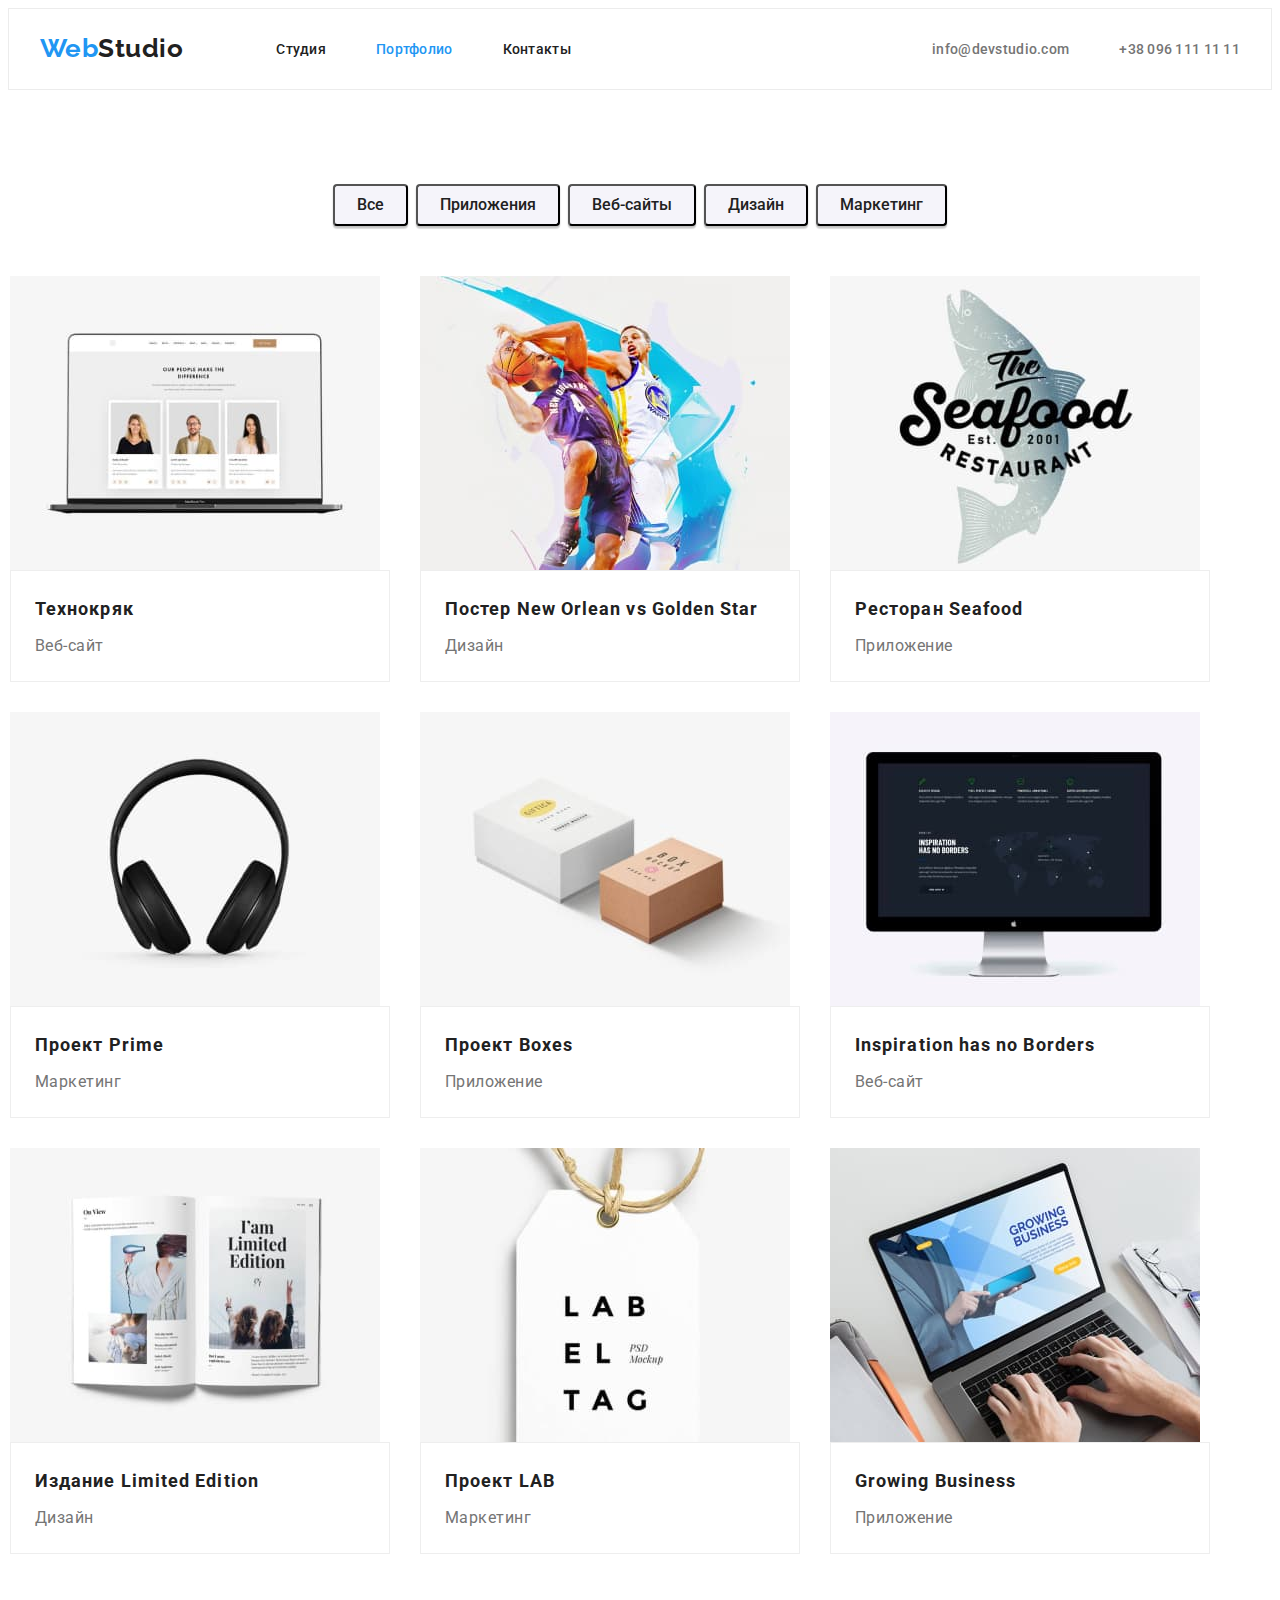
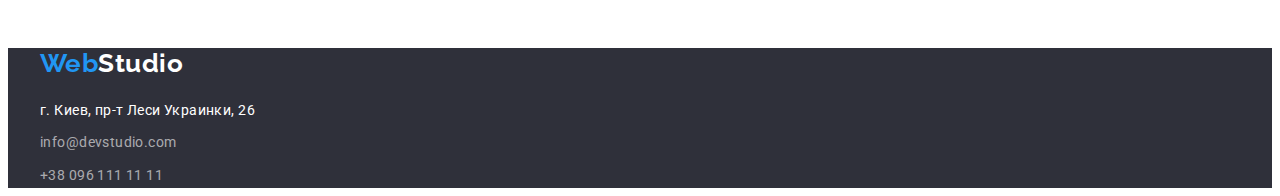
==== commit 927911bb: "Check" ====
--- a/portfolio.html
+++ b/portfolio.html
@@ -47,63 +47,63 @@
    
        <ul class="hero-portfolio-list list">
            <li class="hero-portfolio-link">
-               <img class="hero-portfolio-img" src="./images/img1.jpg" alt="img1" width="370" height="">
+               <img class="hero-portfolio-img" src="./images/img1.jpg" alt="img1" width="370" height="294">
                <div class="portfolio-card">
                <h3 class="title-h3-portfolio">Технокряк</h3>
                <p class="portfolio-description">Веб-сайт</p> 
             </div>
             </li>
             <li class="hero-portfolio-link">
-               <img class="hero-portfolio-img" src="./images/img2.jpg" alt="img2" width="370" height="">
+               <img class="hero-portfolio-img" src="./images/img2.jpg" alt="img2" width="370" height="294">
                <div class="portfolio-card">
                <h3 class="title-h3-portfolio">Постер New Orlean vs Golden Star</h3>
                <p class="portfolio-description">Дизайн</p>
                </div>
             </li>
             <li class="hero-portfolio-link">
-               <img class="hero-portfolio-img" src="./images/img3.jpg" alt="img3" width="370" height="">
+               <img class="hero-portfolio-img" src="./images/img3.jpg" alt="img3" width="370" height="294">
                <div class="portfolio-card">
                <h3 class="title-h3-portfolio">Ресторан Seafood</h3>
                <p class="portfolio-description">Приложение</p>
                </div>
             </li>
             <li class="hero-portfolio-link">
-                <img class="hero-portfolio-img" src="./images/img4.jpg" alt="img4" width="370" height="">
+                <img class="hero-portfolio-img" src="./images/img4.jpg" alt="img4" width="370" height="294">
                 <div class="portfolio-card">
                 <h3 class="title-h3-portfolio">Проект Prime</h3>
                 <p class="portfolio-description">Маркетинг</p>
                 </div>
             </li>
             <li class="hero-portfolio-link">
-                <img class="hero-portfolio-img" src="./images/img5.jpg" alt="img5" width="370" height="">
+                <img class="hero-portfolio-img" src="./images/img5.jpg" alt="img5" width="370" height="294">
                 <div class="portfolio-card">
                 <h3 class="title-h3-portfolio">Проект Boxes</h3>
                 <p class="portfolio-description">Приложение</p>
                 </div>
             </li>
             <li class="hero-portfolio-link">
-                <img class="hero-portfolio-img" src="./images/img6.jpg" alt="img6" width="370" height="">
+                <img class="hero-portfolio-img" src="./images/img6.jpg" alt="img6" width="370" height="294">
                 <div class="portfolio-card">
                 <h3 class="title-h3-portfolio">Inspiration has no Borders</h3>
                 <p class="portfolio-description">Веб-сайт</p>
                 </div>
             </li>
             <li class="hero-portfolio-link">
-                <img class="hero-portfolio-img" src="./images/img7.jpg" alt="img7" width="370" height="">
+                <img class="hero-portfolio-img" src="./images/img7.jpg" alt="img7" width="370" height="294">
                 <div class="portfolio-card">
                 <h3 class="title-h3-portfolio">Издание Limited Edition</h3>
                 <p class="portfolio-description">Дизайн</p>
                 </div>
             </li>
             <li class="hero-portfolio-link">
-                <img class="hero-portfolio-img" src="./images/img8.jpg" alt="img8" width="370" height="">
+                <img class="hero-portfolio-img" src="./images/img8.jpg" alt="img8" width="370" height="294">
                 <div class="portfolio-card">
                 <h3 class="title-h3-portfolio">Проект LAB</h3>
                 <p class="portfolio-description">Маркетинг</p>
                 </div>
             </li>
             <li class="hero-portfolio-link">
-                <img class="hero-portfolio-img" src="./images/img9.jpg" alt="img9" width="370" height="">
+                <img class="hero-portfolio-img" src="./images/img9.jpg" alt="img9" width="370" height="294">
                 <div class="portfolio-card">
                 <h3 class="title-h3-portfolio">Growing Business</h3>
                 <p class="portfolio-description">Приложение</p>
--- a/css/style.css
+++ b/css/style.css
@@ -371,8 +371,6 @@
 .hero-portfolio-link {
   flex-basis: calc((100% - 90px) / 3);
   margin-top: 30px;
-  border: 1px solid #eeeeee;
-  border-top: none;
 }
 .hero-portfolio-list:nth-child(3n) {
   margin-right: 0px;
@@ -384,8 +382,9 @@
 
 .portfolio-card {
   display: block;
-  width: 370px;
   background: #ffffff;
+  border-top: none;
+  border: 1px solid #eeeeee;
 }
 .portfolio-card:nth-child(3n) {
   margin-right: 0px;
@@ -403,7 +402,7 @@
 }
 
 .portfolio-description {
-  margin-top: 8px;
+  margin-top: 4px;
   margin-left: 24px;
   margin-bottom: 20px;
 
